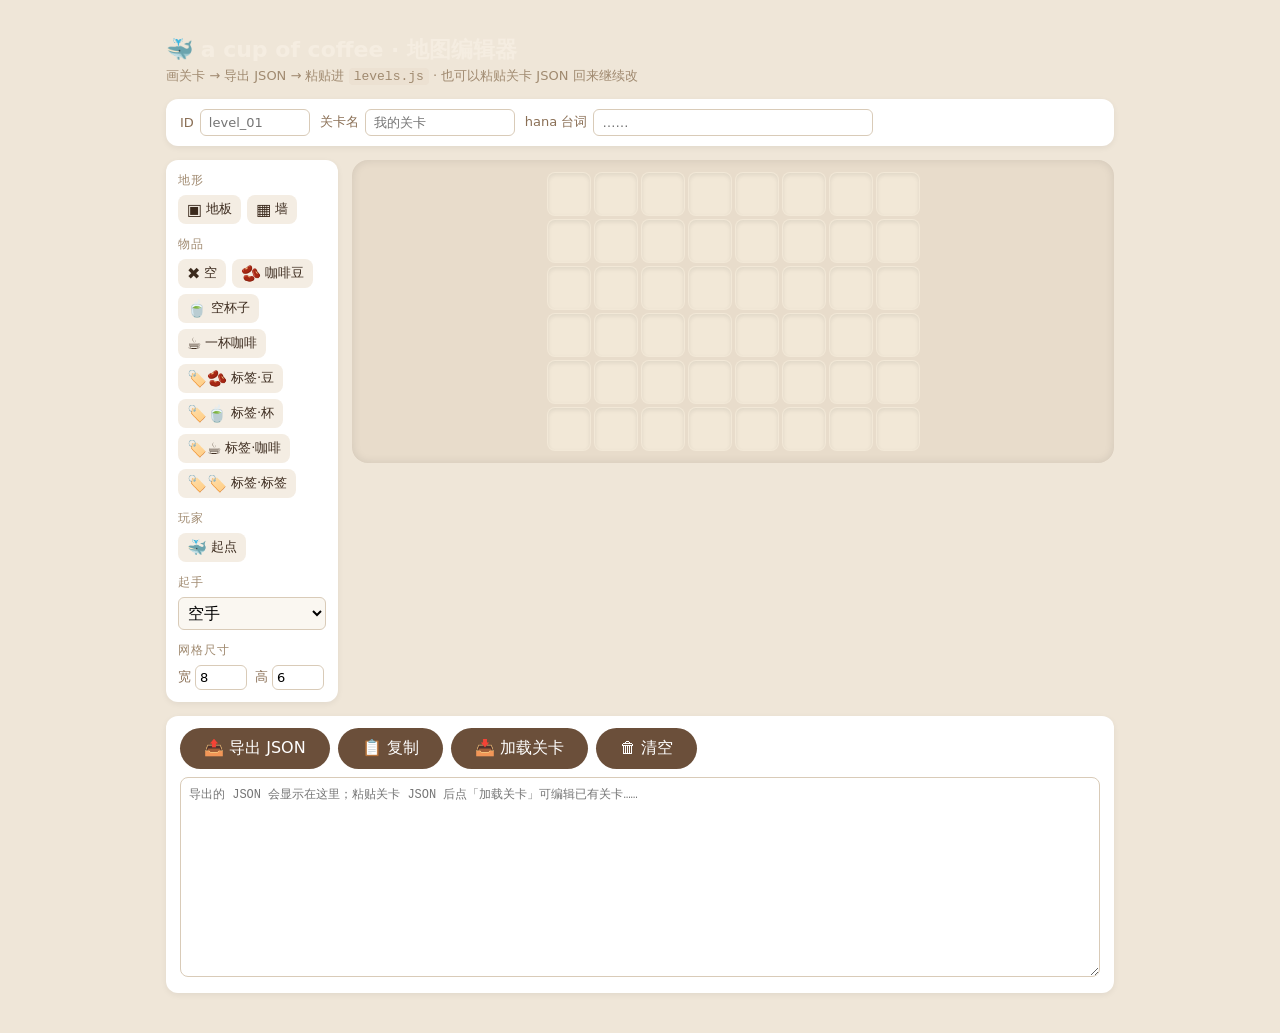
==== editor.html @ 66c9e199 "feat: 初始版本 —— a cup of coffee 网格解谜游戏 - 玩法：7 种物品（beans/cup/coffee + 4 种 tag）的拾取/合成/转化 - 四屏流程：标题 / 关卡选" ====
<!DOCTYPE html>
<html lang="zh-CN">
<head>
  <meta charset="UTF-8">
  <meta name="viewport" content="width=device-width, initial-scale=1.0">
  <title>🐳 地图编辑器 · a cup of coffee</title>
  <link rel="stylesheet" href="css/style.css">
  <link rel="stylesheet" href="css/editor.css">
</head>
<body>
  <div id="editor-app">
    <header>
      <h1>🐳 a cup of coffee · 地图编辑器</h1>
      <p class="sub">画关卡 → 导出 JSON → 粘贴进 <code>levels.js</code> · 也可以粘贴关卡 JSON 回来继续改</p>
    </header>

    <!-- 关卡信息 -->
    <section class="meta">
      <label>ID <input id="meta-id" placeholder="level_01"></label>
      <label>关卡名 <input id="meta-name" placeholder="我的关卡"></label>
      <label>hana 台词 <input id="meta-line" placeholder="……"></label>
    </section>

    <main class="workspace">
      <!-- 工具面板 -->
      <aside class="palette">
        <div class="palette-title">地形</div>
        <div class="palette-buttons" id="tools-terrain"></div>

        <div class="palette-title">物品</div>
        <div class="palette-buttons" id="tools-item"></div>

        <div class="palette-title">玩家</div>
        <div class="palette-buttons" id="tools-player"></div>
        <div class="palette-title">起手</div>
        <select id="hand-select"></select>

        <div class="palette-title">网格尺寸</div>
        <div class="size-inputs">
          <label>宽 <input type="number" id="cols-input" min="4" max="12" value="8"></label>
          <label>高 <input type="number" id="rows-input" min="4" max="12" value="6"></label>
        </div>
      </aside>

      <!-- 画布 -->
      <section class="canvas-wrap">
        <div id="canvas"></div>
      </section>
    </main>

    <!-- 导出区 -->
    <section class="export">
      <div class="export-tools">
        <button id="btn-export">📤 导出 JSON</button>
        <button id="btn-copy">📋 复制</button>
        <button id="btn-load">📥 加载关卡</button>
        <button id="btn-clear">🗑 清空</button>
      </div>
      <div id="warnings" class="warnings"></div>
      <textarea id="output" placeholder="导出的 JSON 会显示在这里；粘贴关卡 JSON 后点「加载关卡」可编辑已有关卡……"></textarea>
    </section>
  </div>

  <script type="module" src="js/editor/editor.js"></script>
</body>
</html>
---- css/style.css ----
/* ============================================
   a cup of coffee —— 小虎鲸 hana 的实验室
   深褐背景 + 浅色路径，突出可走区域
   ============================================ */

* { box-sizing: border-box; }

:root {
  --cell-size: 64px;
  --bg: #2e2117;          /* 深褐背景 */
  --wall: #19110b;        /* 墙（近黑褐） */
  --floor: #f2e8d7;       /* 地板浅米色路径 */
  --text: #f5ede1;
  --text-dim: #b9a48a;
  --accent: #d9a05b;
}

body {
  margin: 0;
  font-family: system-ui, "PingFang SC", "Microsoft YaHei", sans-serif;
  background: var(--bg);
  color: var(--text);
  min-height: 100vh;
}

#app { min-height: 100vh; }

/* ---- 屏幕切换 ---- */
.screen {
  display: none;
  flex-direction: column;
  align-items: center;
  justify-content: center;
  min-height: 100vh;
  padding: 20px;
  text-align: center;
}
.screen.active { display: flex; }

/* ---- 通用按钮 ---- */
button {
  font-family: inherit;
  font-size: 16px;
  padding: 10px 24px;
  border: none;
  border-radius: 999px;
  cursor: pointer;
  background: #6b4f3a;   /* 默认兜底（编辑器等未带类的按钮） */
  color: #fff;
  transition: filter 0.15s, transform 0.1s;
}
button:hover { filter: brightness(1.12); }
button:active { transform: scale(0.97); }

.primary-btn {
  background: var(--accent);
  color: #2a1c10;
  font-weight: 700;
}
.ghost-btn {
  background: transparent;
  color: var(--text-dim);
  border: 1px solid rgba(255, 255, 255, 0.15);
}

/* ---- 标题界面 ---- */
#screen-title { gap: 8px; }

.title-hana {
  width: 150px;
  height: auto;
  filter: drop-shadow(0 8px 16px rgba(0, 0, 0, 0.5));
  animation: bob 2s ease-in-out infinite;
}

.game-title {
  font-size: 44px;
  margin: 16px 0 4px;
  letter-spacing: 2px;
}

.tagline {
  color: var(--text-dim);
  margin: 0 0 24px;
}

.editor-link {
  margin-top: 14px;
  color: var(--text-dim);
  font-size: 13px;
  text-decoration: none;
  border-bottom: 1px dashed rgba(255, 255, 255, 0.3);
}
.editor-link:hover { color: var(--text); }

@keyframes bob {
  0%, 100% { transform: translateY(0); }
  50%      { transform: translateY(-6px); }
}

/* ---- 关卡选择界面 ---- */
.screen-heading {
  font-size: 28px;
  margin: 0 0 24px;
}

.level-list {
  display: grid;
  grid-template-columns: repeat(auto-fill, minmax(180px, 1fr));
  gap: 12px;
  width: 100%;
  max-width: 580px;
  margin-bottom: 24px;
}

.level-card {
  display: flex;
  align-items: center;
  gap: 10px;
  background: rgba(255, 255, 255, 0.06);
  color: var(--text);
  border: 1px solid rgba(255, 255, 255, 0.1);
  border-radius: 12px;
  padding: 14px 16px;
  text-align: left;
}
.level-card:hover { background: rgba(255, 255, 255, 0.12); }

.level-num {
  font-size: 12px;
  color: var(--accent);
  background: rgba(217, 160, 91, 0.15);
  border-radius: 999px;
  padding: 2px 8px;
  flex-shrink: 0;
}
.level-name { font-size: 15px; }

/* ---- 关卡过渡界面 ---- */
.intro-card {
  background: rgba(255, 255, 255, 0.06);
  border: 1px solid rgba(255, 255, 255, 0.1);
  border-radius: 20px;
  padding: 36px 48px;
  max-width: 460px;
  display: flex;
  flex-direction: column;
  align-items: center;
  gap: 12px;
}

.intro-index {
  color: var(--text-dim);
  font-size: 13px;
  margin: 0;
}
#intro-name { font-size: 30px; margin: 0; }

.intro-hint {
  color: var(--text-dim);
  font-style: italic;
  margin: 0 0 8px;
  min-height: 1.4em;
}

.intro-tip {
  color: var(--text-dim);
  font-size: 12px;
  margin: 0;
}

/* ---- 游戏界面（极简：基本只显示格子） ---- */
#screen-game {
  gap: 14px;
  justify-content: flex-start;
  padding-top: 36px;
}

.hud {
  font-size: 16px;
  background: rgba(255, 255, 255, 0.08);
  border-radius: 999px;
  padding: 8px 20px;
  color: var(--text);
  display: inline-flex;
  align-items: center;
  gap: 6px;
}

/* HUD 手持物品图标：必须用 .hud 提升特异性，
   否则会被后定义的 .item-icon{width:100%} 覆盖（特异性相同，靠后胜出） */
.hud .hand-icon {
  display: inline-flex;
  width: 26px;
  height: 26px;
  vertical-align: middle;
}
.hud .hand-icon img { width: 100%; height: 100%; object-fit: contain; }

/* 重置多次后 hana 在底部冒出的台词 */
.hana-tip {
  font-style: italic;
  color: var(--accent);
  font-size: 15px;
  min-height: 1.4em;
  margin: 0;
  max-width: 480px;
}

/* 棋盘：深褐背景上浮出浅色路径块 */
#board {
  display: grid;
  gap: 5px;
  justify-content: center;
  width: fit-content;
}

.cell {
  width: var(--cell-size);
  height: var(--cell-size);
  display: flex;
  align-items: center;
  justify-content: center;
  position: relative;
  border-radius: 8px;
}

.cell.floor {
  background: var(--floor);
  box-shadow: inset 0 2px 4px rgba(0, 0, 0, 0.08);
}

.cell.wall {
  background: var(--wall);
  box-shadow: inset 0 0 10px rgba(0, 0, 0, 0.5);
}

/* 物品与玩家 */
.item {
  position: relative;
  display: flex;
  align-items: center;
  justify-content: center;
  width: 100%;
  height: 100%;
  user-select: none;
  z-index: 1;
}

.item-icon {
  position: relative;
  display: flex;
  align-items: center;
  justify-content: center;
  width: 100%;
  height: 100%;
}
.item-icon img {
  width: 100%;
  height: 100%;
  object-fit: contain;
}

/* 地面上的普通物品缩到约 2/3（手持 / HUD 不受影响） */
.item .item-icon { width: 66%; height: 66%; }

/* 地面上的 tag 物品：放大到 0.8 并斜放 20° */
.item .tag-icon { width: 80%; height: 80%; transform: rotate(20deg); }

.player {
  position: absolute;
  inset: 0;
  display: flex;
  align-items: center;
  justify-content: center;
  filter: drop-shadow(0 3px 3px rgba(0, 0, 0, 0.4));
  animation: bob 1.2s ease-in-out infinite;
  user-select: none;
  pointer-events: none;
}
.player img {
  width: 100%;
  height: 100%;
  object-fit: contain;
}

/* 素材朝右，向左移动时翻转 */
.player.facing-left img { transform: scaleX(-1); }

/* 手持物品时右上角的小图标 */
.held-item {
  position: absolute;
  top: -2px;
  right: -2px;
  width: 18px;
  height: 18px;
  display: flex;
  align-items: center;
  justify-content: center;
}
.held-item .item-icon { font-size: 9px; }

/* ---- 过关浮层 ---- */
#win-overlay {
  position: fixed;
  inset: 0;
  background: rgba(0, 0, 0, 0.7);
  backdrop-filter: blur(4px);
  display: flex;
  flex-direction: column;
  align-items: center;
  justify-content: center;
  gap: 18px;
  z-index: 10;
}

#win-overlay p {
  font-size: 24px;
  margin: 0;
}

.hidden { display: none !important; }
---- css/editor.css ----
/* ============================================
   editor.css —— 地图编辑器
   ============================================ */

body {
  background: #efe6d8;
}

#editor-app {
  max-width: 980px;
  margin: 0 auto;
  padding: 20px 16px 40px;
  text-align: left;
}

header h1 {
  font-size: 22px;
  margin-bottom: 2px;
}

.sub {
  color: #a08a70;
  font-size: 13px;
  margin: 0 0 14px;
}

.sub code {
  background: #ece1d2;
  border-radius: 4px;
  padding: 1px 5px;
}

/* ---- 关卡信息 ---- */
.meta {
  display: flex;
  gap: 10px;
  flex-wrap: wrap;
  background: #fff;
  border-radius: 12px;
  padding: 10px 14px;
  box-shadow: 0 2px 6px rgba(0, 0, 0, 0.06);
  margin-bottom: 14px;
}

.meta label {
  display: flex;
  align-items: center;
  gap: 6px;
  font-size: 13px;
  color: #8a6f55;
}

.meta input {
  border: 1px solid #d9cbb8;
  border-radius: 6px;
  padding: 5px 8px;
  font: inherit;
  width: 150px;
}

.meta input#meta-id   { width: 110px; }
.meta input#meta-line { width: 280px; }

/* ---- 主区 ---- */
.workspace {
  display: flex;
  gap: 14px;
  align-items: flex-start;
}

/* ---- 工具面板 ---- */
.palette {
  width: 172px;
  flex-shrink: 0;
  background: #fff;
  border-radius: 12px;
  padding: 12px;
  box-shadow: 0 2px 6px rgba(0, 0, 0, 0.06);
}

.palette-title {
  font-size: 12px;
  color: #a08a70;
  margin: 12px 0 6px;
  letter-spacing: 1px;
}

.palette-title:first-child { margin-top: 0; }

.palette-buttons {
  display: flex;
  flex-wrap: wrap;
  gap: 6px;
}

.tool-btn {
  display: flex;
  align-items: center;
  gap: 4px;
  background: #f4ede3;
  color: #3b2a1d;
  padding: 5px 9px;
  border-radius: 8px;
  font-size: 13px;
}

.tool-btn:hover { background: #ece1d2; }

.tool-btn.active {
  background: #6b4f3a;
  color: #fff;
}

.tool-emoji { font-size: 16px; }

.palette select {
  width: 100%;
  padding: 5px;
  border: 1px solid #d9cbb8;
  border-radius: 6px;
  font: inherit;
  background: #faf7f1;
}

.size-inputs {
  display: flex;
  gap: 8px;
  align-items: center;
}

.size-inputs label {
  display: flex;
  align-items: center;
  gap: 4px;
  font-size: 13px;
  color: #8a6f55;
}

.size-inputs input {
  width: 52px;
  border: 1px solid #d9cbb8;
  border-radius: 6px;
  padding: 4px;
  font: inherit;
}

/* ---- 画布 ---- */
.canvas-wrap {
  flex: 1;
  background: #e8dccb;
  border-radius: 16px;
  padding: 12px;
  box-shadow: inset 0 0 10px rgba(0, 0, 0, 0.1);
  min-height: 300px;
}

#canvas {
  display: grid;
  gap: 3px;
  width: fit-content;
  margin: 0 auto;
  --cell-size: 44px;
}

#canvas .cell {
  cursor: crosshair;
  border: 1px dashed transparent;
}

#canvas .cell:hover { border-color: #6b4f3a; }

/* 编辑器画布里：物品缩到左下角，玩家居中，避免重叠遮挡 */
#canvas .cell .item {
  position: absolute;
  left: 2px;
  bottom: 2px;
  font-size: 15px;
  width: auto;
  height: auto;
  display: block;
  z-index: 2;
}

#canvas .cell .player {
  font-size: 24px;
  animation: none;
}

/* ---- 导出区 ---- */
.export {
  margin-top: 14px;
  background: #fff;
  border-radius: 12px;
  padding: 12px 14px;
  box-shadow: 0 2px 6px rgba(0, 0, 0, 0.06);
}

.export-tools {
  display: flex;
  gap: 8px;
  flex-wrap: wrap;
  margin-bottom: 8px;
}

.warnings { margin-bottom: 8px; }

.warning {
  font-size: 13px;
  color: #b4561e;
  background: #fdf0e6;
  border-radius: 6px;
  padding: 4px 8px;
  margin-bottom: 4px;
}

#output {
  width: 100%;
  height: 200px;
  font-family: ui-monospace, Consolas, monospace;
  font-size: 12px;
  border: 1px solid #d9cbb8;
  border-radius: 8px;
  padding: 8px;
  resize: vertical;
}
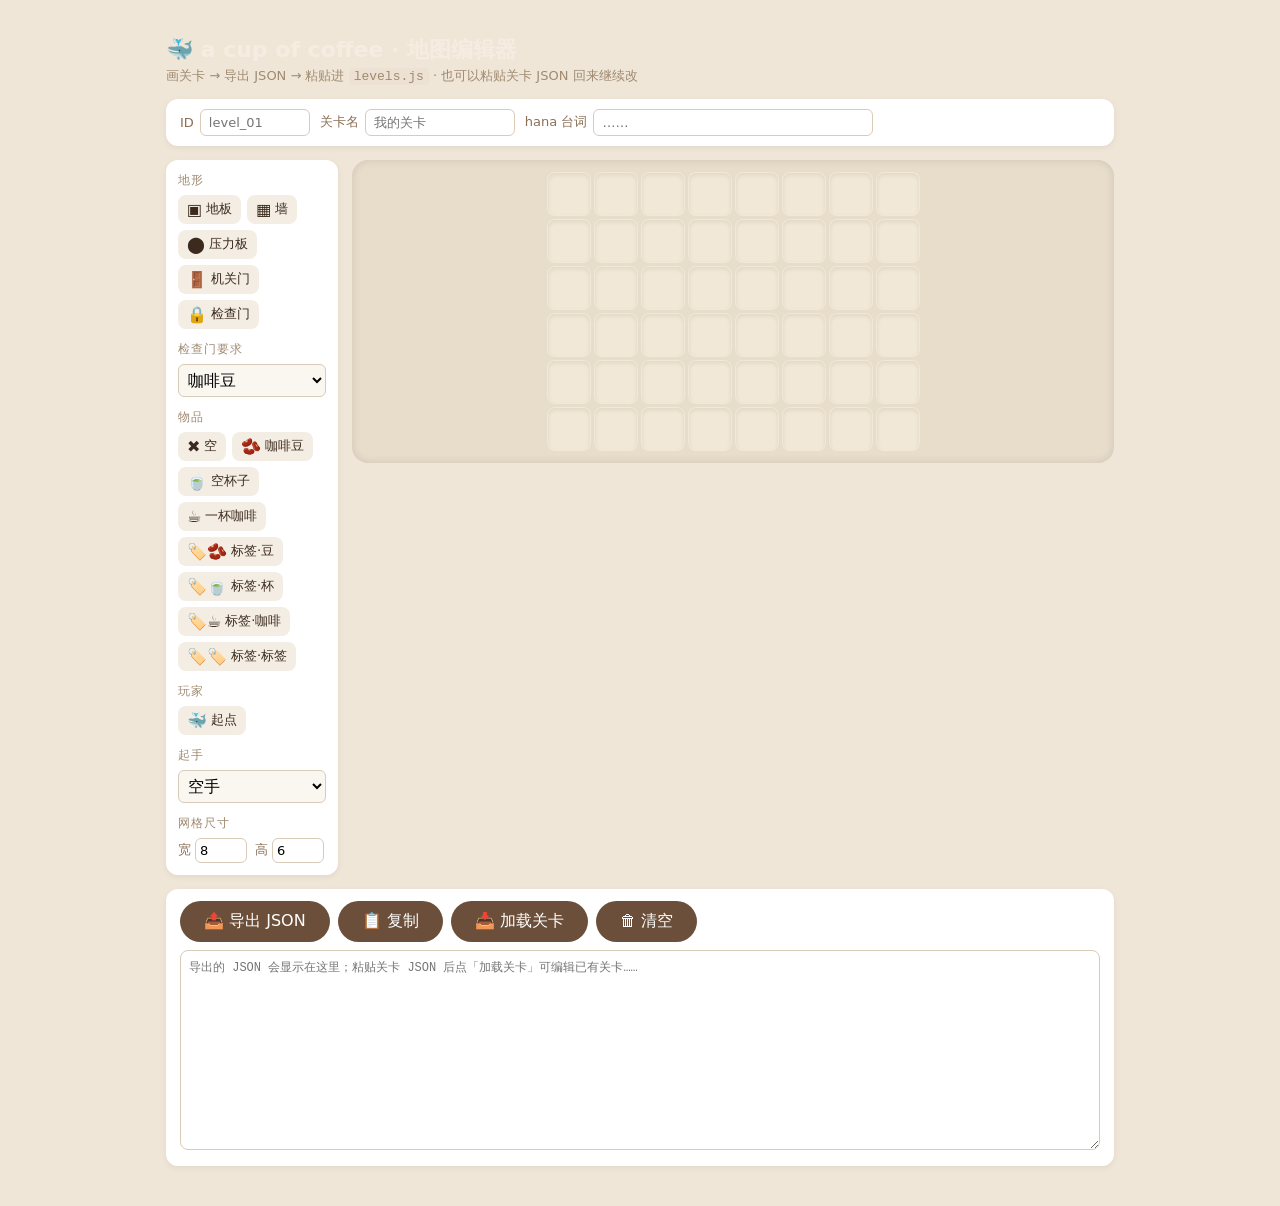
==== commit c7e40acd: "feat: 新增机关系统 —— 压力板/机关门、检查门、放下物品 - 地形扩展：压力板(P) 站上去开机关门；机关门(D) 默认关、触发后开；检查门(G) 需手持指定物品通过 - 放下机制：F 键把手" ====
--- a/editor.html
+++ b/editor.html
@@ -26,6 +26,8 @@
       <aside class="palette">
         <div class="palette-title">地形</div>
         <div class="palette-buttons" id="tools-terrain"></div>
+        <div class="palette-title">检查门要求</div>
+        <select id="gate-require"></select>
 
         <div class="palette-title">物品</div>
         <div class="palette-buttons" id="tools-item"></div>
--- a/css/style.css
+++ b/css/style.css
@@ -207,6 +207,16 @@
   max-width: 480px;
 }
 
+.game-controls {
+  display: flex;
+  align-items: center;
+  gap: 10px;
+}
+.control-tip {
+  color: var(--text-dim);
+  font-size: 13px;
+}
+
 /* 棋盘：深褐背景上浮出浅色路径块 */
 #board {
   display: grid;
@@ -233,6 +243,49 @@
 .cell.wall {
   background: var(--wall);
   box-shadow: inset 0 0 10px rgba(0, 0, 0, 0.5);
+}
+
+/* 压力板：浅色地板 + 金色圆形按钮 */
+.cell.plate {
+  background: var(--floor);
+  box-shadow: inset 0 0 0 3px rgba(217, 160, 91, 0.55);
+}
+.cell.plate .plate-dot {
+  width: 20px;
+  height: 20px;
+  border-radius: 50%;
+  background: var(--accent);
+  box-shadow: 0 2px 3px rgba(0, 0, 0, 0.4);
+}
+
+/* 机关门：默认关闭（像墙），被压力板触发后打开（像地板） */
+.cell.door {
+  background: var(--wall);
+  box-shadow: inset 0 0 10px rgba(0, 0, 0, 0.5);
+}
+.cell.door.open {
+  background: var(--floor);
+  box-shadow: inset 0 2px 4px rgba(0, 0, 0, 0.08);
+}
+.cell.door .door-icon {
+  font-size: 24px;
+}
+
+/* 检查门：需要手持指定物品才能通过 */
+.cell.gate {
+  background: #4a3a2a;
+  box-shadow: inset 0 0 10px rgba(0, 0, 0, 0.4);
+}
+.cell.gate .gate-require {
+  width: 60%;
+  height: 60%;
+}
+.cell.gate .gate-lock {
+  position: absolute;
+  top: 2px;
+  right: 2px;
+  font-size: 13px;
+  filter: drop-shadow(0 1px 1px rgba(0, 0, 0, 0.5));
 }
 
 /* 物品与玩家 */
--- a/css/editor.css
+++ b/css/editor.css
@@ -181,6 +181,11 @@
   z-index: 2;
 }
 
+/* 检查门在编辑器里的要求物品 emoji */
+#canvas .cell .gate-req-editor {
+  font-size: 15px;
+}
+
 #canvas .cell .player {
   font-size: 24px;
   animation: none;
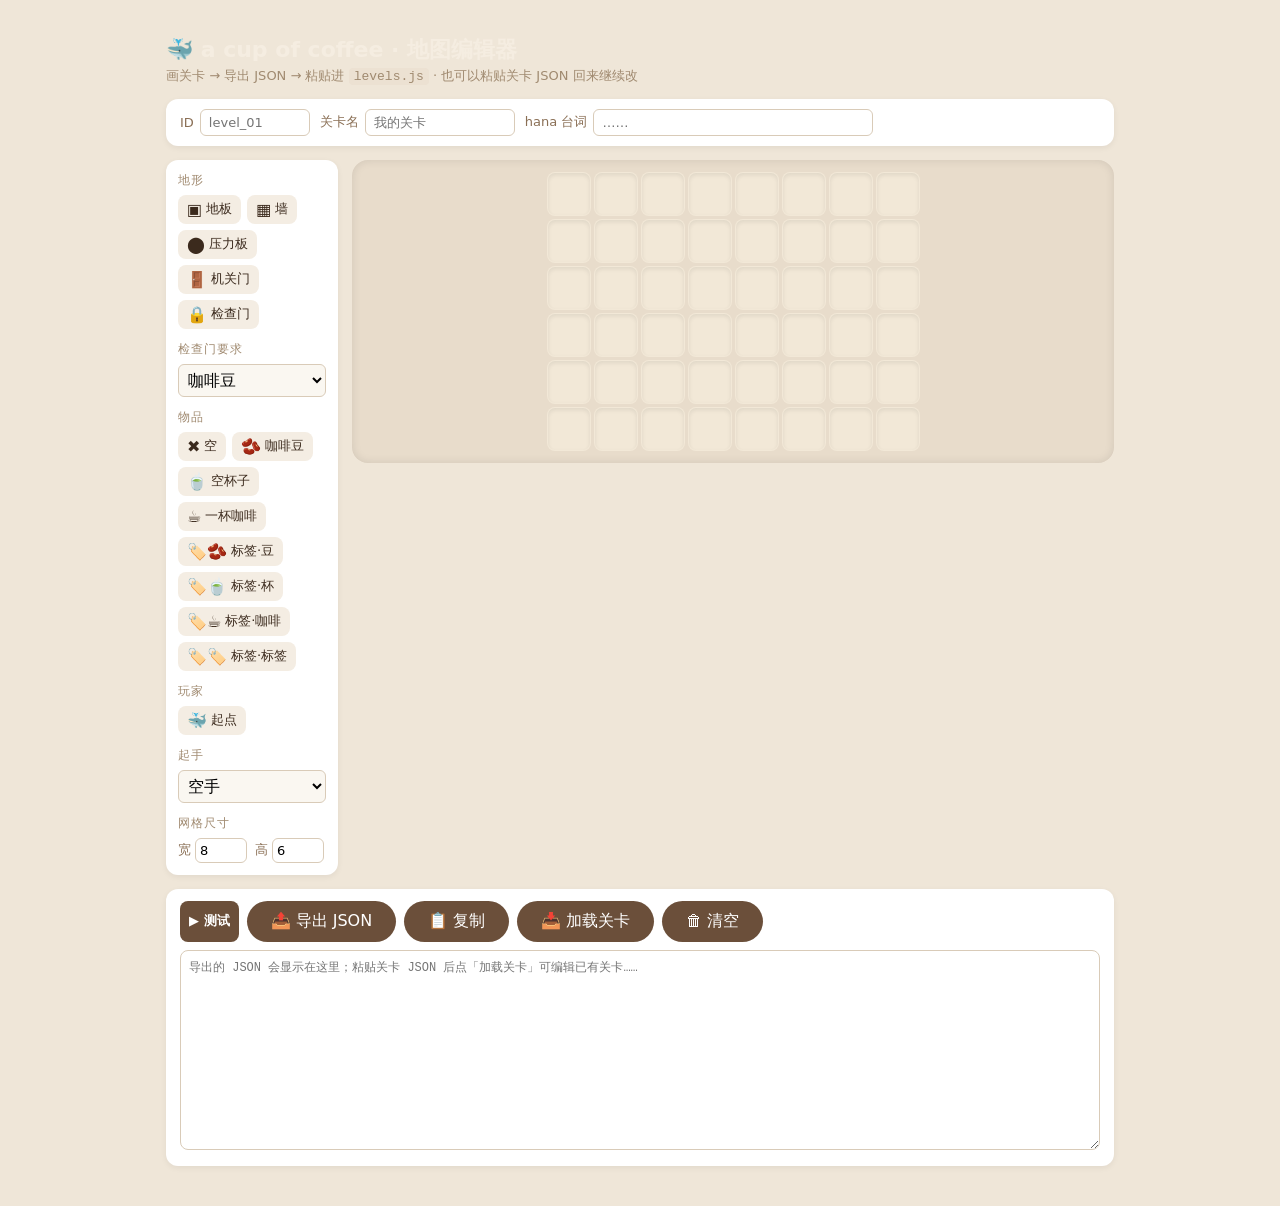
==== commit 05876f32: "feat: 地图编辑器支持「测试」试玩 + README 补充 - 编辑器新增「▶ 测试」按钮：画完关卡可直接试玩（复用游戏渲染/判定） - 试玩：方向键/WASD 移动、F 放下、R 重置、Esc " ====
--- a/editor.html
+++ b/editor.html
@@ -15,13 +15,13 @@
     </header>
 
     <!-- 关卡信息 -->
-    <section class="meta">
+    <section class="meta" id="editor-meta">
       <label>ID <input id="meta-id" placeholder="level_01"></label>
       <label>关卡名 <input id="meta-name" placeholder="我的关卡"></label>
       <label>hana 台词 <input id="meta-line" placeholder="……"></label>
     </section>
 
-    <main class="workspace">
+    <main class="workspace" id="editor-workspace">
       <!-- 工具面板 -->
       <aside class="palette">
         <div class="palette-title">地形</div>
@@ -51,8 +51,9 @@
     </main>
 
     <!-- 导出区 -->
-    <section class="export">
+    <section class="export" id="editor-export">
       <div class="export-tools">
+        <button id="btn-test" class="tool-btn test-btn">▶ 测试</button>
         <button id="btn-export">📤 导出 JSON</button>
         <button id="btn-copy">📋 复制</button>
         <button id="btn-load">📥 加载关卡</button>
@@ -61,6 +62,21 @@
       <div id="warnings" class="warnings"></div>
       <textarea id="output" placeholder="导出的 JSON 会显示在这里；粘贴关卡 JSON 后点「加载关卡」可编辑已有关卡……"></textarea>
     </section>
+
+    <!-- 试玩模式 -->
+    <section id="test-mode" class="hidden">
+      <div class="test-top">
+        <span class="test-title">▶ 试玩模式</span>
+        <div id="test-hand" class="hud"></div>
+      </div>
+      <div id="test-board"></div>
+      <div class="test-controls">
+        <button id="test-exit" class="ghost-btn">← 返回编辑</button>
+        <button id="test-reset" class="ghost-btn">↺ 重置</button>
+        <span class="control-tip">方向键/WASD 移动 · F 放下 · R 重置 · Esc 返回</span>
+      </div>
+      <p id="test-hana" class="hana-tip hidden"></p>
+    </section>
   </div>
 
   <script type="module" src="js/editor/editor.js"></script>
--- a/css/style.css
+++ b/css/style.css
@@ -245,14 +245,18 @@
   box-shadow: inset 0 0 10px rgba(0, 0, 0, 0.5);
 }
 
-/* 压力板：浅色地板 + 金色圆形按钮 */
+/* 压力板：浅色地板 + 底部中央的圆形按钮 */
 .cell.plate {
   background: var(--floor);
   box-shadow: inset 0 0 0 3px rgba(217, 160, 91, 0.55);
 }
 .cell.plate .plate-dot {
-  width: 20px;
-  height: 20px;
+  position: absolute;
+  bottom: 4px;
+  left: 50%;
+  transform: translateX(-50%);
+  width: 14px;
+  height: 14px;
   border-radius: 50%;
   background: var(--accent);
   box-shadow: 0 2px 3px rgba(0, 0, 0, 0.4);
@@ -286,6 +290,15 @@
   right: 2px;
   font-size: 13px;
   filter: drop-shadow(0 1px 1px rgba(0, 0, 0, 0.5));
+}
+/* 手持匹配物品时：门变浅色（接近地板）、标注变透明 */
+.cell.gate.ok {
+  background: var(--floor);
+  box-shadow: inset 0 2px 4px rgba(0, 0, 0, 0.08);
+}
+.cell.gate.ok .gate-require,
+.cell.gate.ok .gate-lock {
+  opacity: 0.35;
 }
 
 /* 物品与玩家 */
--- a/css/editor.css
+++ b/css/editor.css
@@ -228,3 +228,53 @@
   padding: 8px;
   resize: vertical;
 }
+
+/* 试玩模式 */
+#test-mode {
+  display: flex;
+  flex-direction: column;
+  align-items: center;
+  gap: 14px;
+  padding: 24px 16px 40px;
+  min-height: 60vh;
+}
+.test-top {
+  display: flex;
+  align-items: center;
+  gap: 12px;
+  flex-wrap: wrap;
+  justify-content: center;
+}
+.test-title {
+  font-size: 20px;
+  color: #8a6f55;
+  font-weight: 700;
+}
+.test-controls {
+  display: flex;
+  align-items: center;
+  gap: 10px;
+  flex-wrap: wrap;
+  justify-content: center;
+}
+#test-board {
+  display: grid;
+  gap: 5px;
+  justify-content: center;
+  width: fit-content;
+  padding: 12px;
+  background: #e8dccb;
+  border-radius: 16px;
+}
+.test-btn {
+  background: #6b4f3a;
+  color: #fff;
+  font-weight: 700;
+}
+
+/* 试玩 HUD：编辑器是浅色背景，需覆盖深色文字 */
+#test-mode .hud {
+  background: #fff;
+  color: #3b2a1d;
+  box-shadow: 0 2px 6px rgba(0, 0, 0, 0.08);
+}
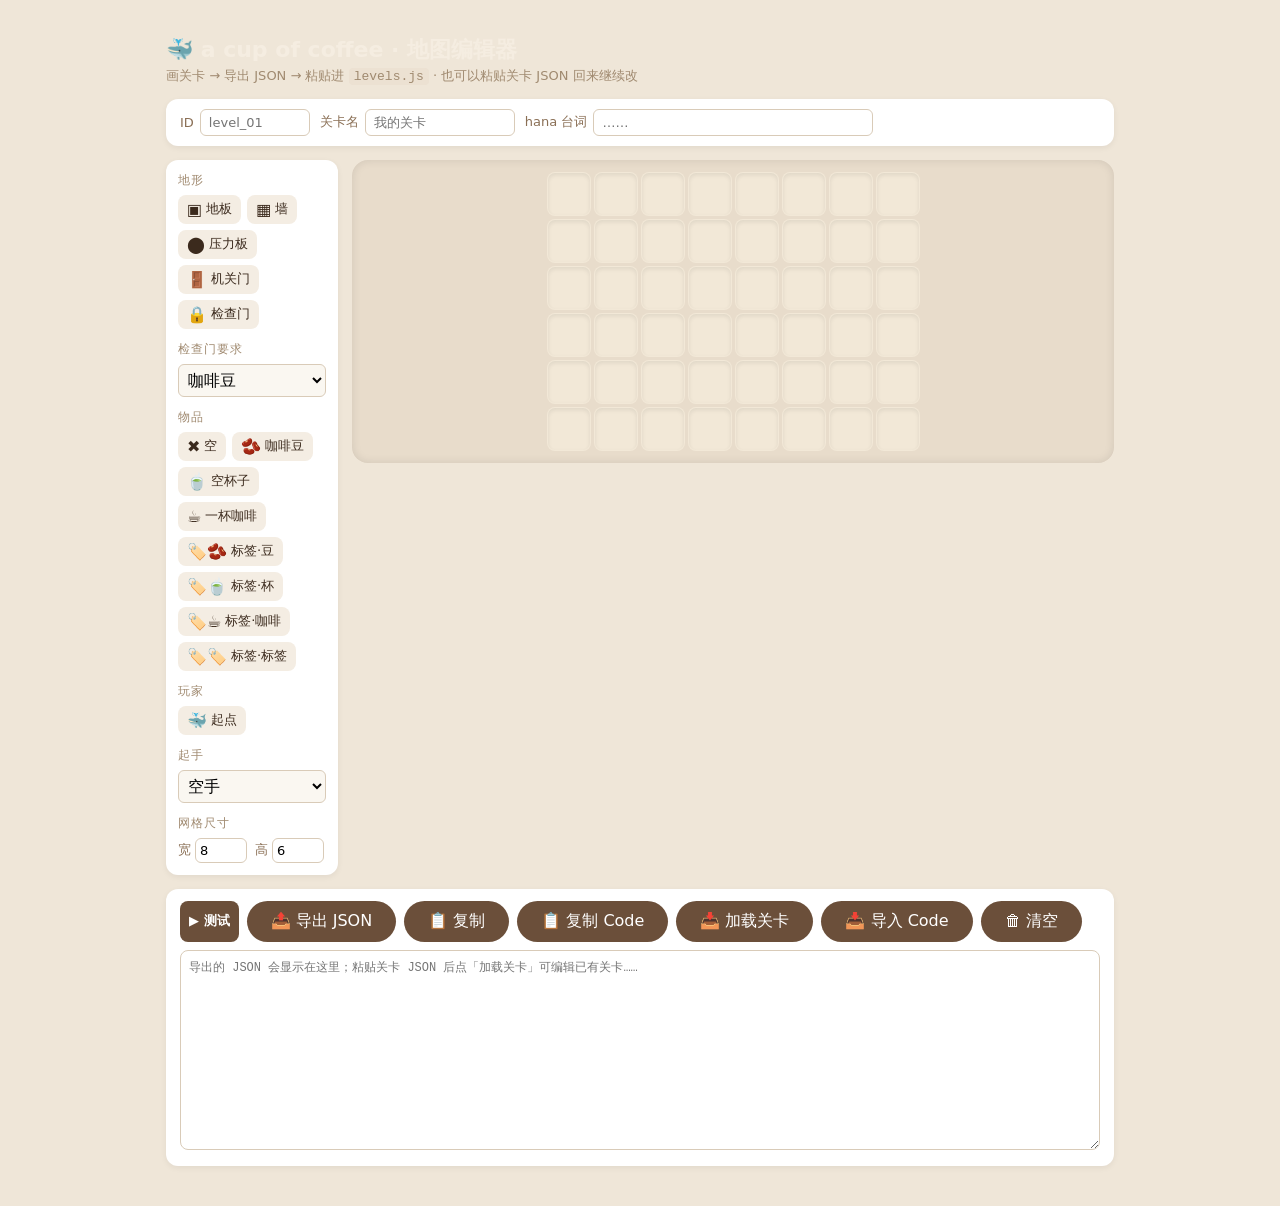
==== commit fffb935c: "feat: 关卡 Code 编解码 —— 紧凑分享自制关卡 - 新增紧凑编码格式 v1：尺寸|网格|物品|玩家|检查门，61 字符即可表示整关 - 编辑器「📋 复制 Code」生成并复制，玩家可分享给" ====
--- a/editor.html
+++ b/editor.html
@@ -56,7 +56,9 @@
         <button id="btn-test" class="tool-btn test-btn">▶ 测试</button>
         <button id="btn-export">📤 导出 JSON</button>
         <button id="btn-copy">📋 复制</button>
+        <button id="btn-copy-code">📋 复制 Code</button>
         <button id="btn-load">📥 加载关卡</button>
+        <button id="btn-load-code">📥 导入 Code</button>
         <button id="btn-clear">🗑 清空</button>
       </div>
       <div id="warnings" class="warnings"></div>
--- a/css/style.css
+++ b/css/style.css
@@ -181,6 +181,7 @@
   background: rgba(255, 255, 255, 0.08);
   border-radius: 999px;
   padding: 8px 20px;
+  margin-bottom: 20px;
   color: var(--text);
   display: inline-flex;
   align-items: center;
@@ -207,10 +208,20 @@
   max-width: 480px;
 }
 
-.game-controls {
-  display: flex;
-  align-items: center;
-  gap: 10px;
+/* 包裹棋盘，用于右上角 UI 相对定位 */
+#game-wrap {
+  position: relative;
+  display: inline-block;
+}
+/* 右上角 UI：右边缘对齐棋盘右边缘，与手持 HUD 同高度 */
+#top-right-ui {
+  position: absolute;
+  right: 0;
+  top: 0;
+  display: flex;
+  align-items: center;
+  gap: 6px;
+  white-space: nowrap;
 }
 .control-tip {
   color: var(--text-dim);
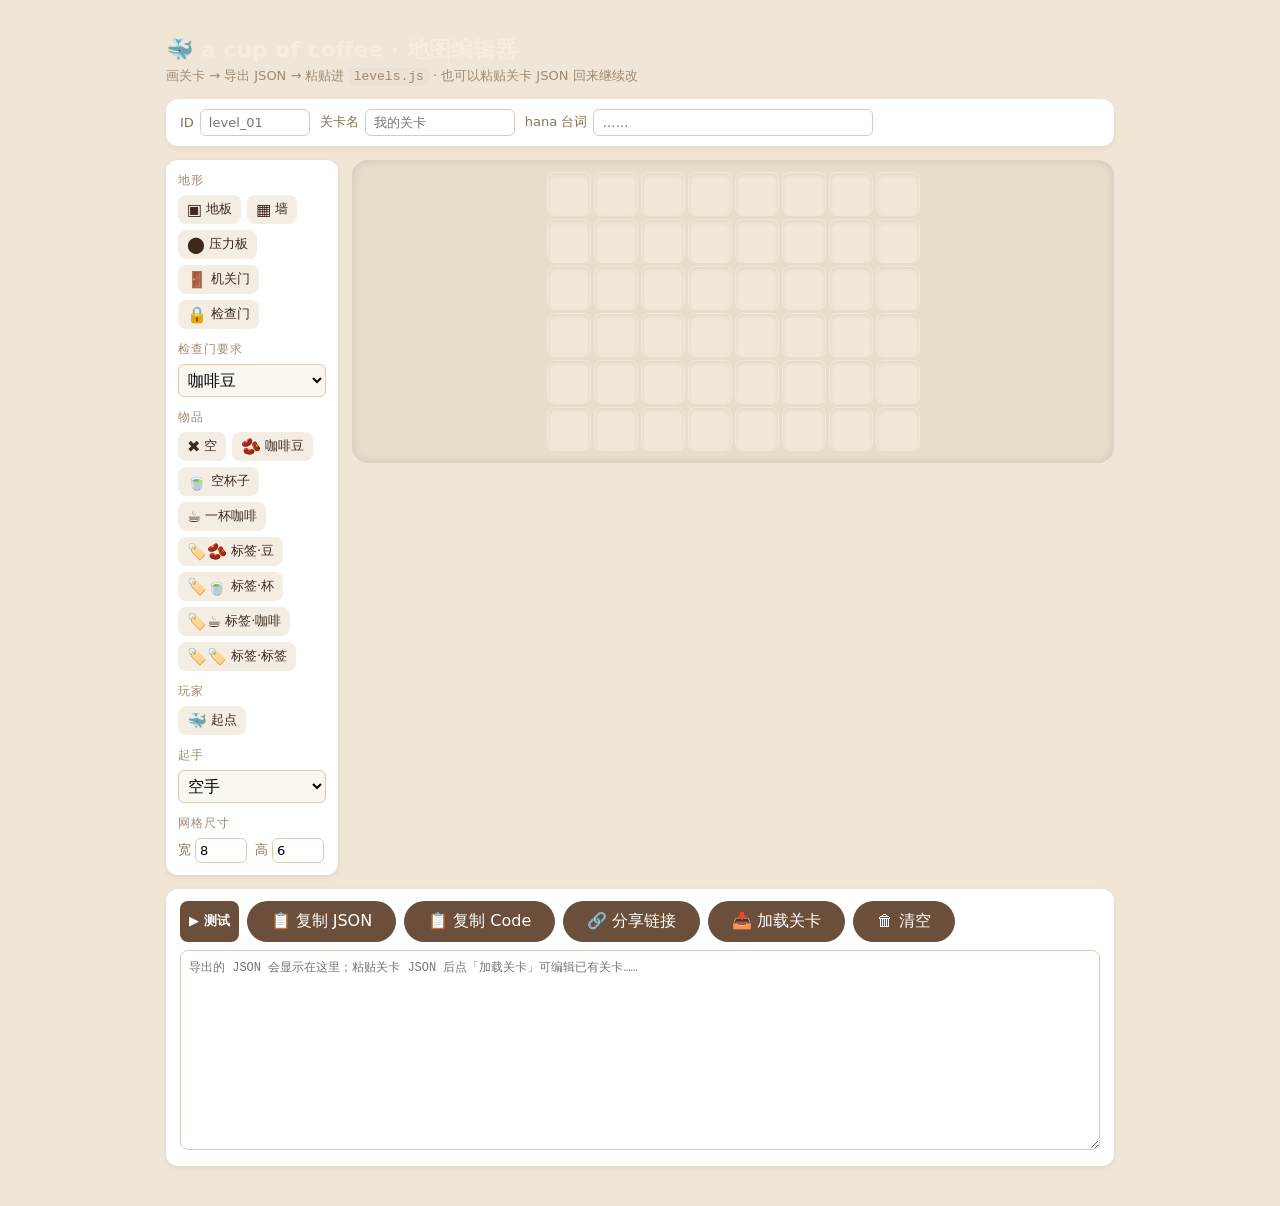
==== commit 1a7eb61d: "feat: 手机版支持 + 关卡分享 + 编辑器导出区整理 - 手机版：触屏虚拟按键（touch.js 组件）、点击棋盘 BFS 寻路（途中物品视为障碍）、   棋盘按屏宽自适应、禁双击缩放 - 分享" ====
--- a/editor.html
+++ b/editor.html
@@ -54,11 +54,10 @@
     <section class="export" id="editor-export">
       <div class="export-tools">
         <button id="btn-test" class="tool-btn test-btn">▶ 测试</button>
-        <button id="btn-export">📤 导出 JSON</button>
-        <button id="btn-copy">📋 复制</button>
+        <button id="btn-copy-json">📋 复制 JSON</button>
         <button id="btn-copy-code">📋 复制 Code</button>
+        <button id="btn-share-link">🔗 分享链接</button>
         <button id="btn-load">📥 加载关卡</button>
-        <button id="btn-load-code">📥 导入 Code</button>
         <button id="btn-clear">🗑 清空</button>
       </div>
       <div id="warnings" class="warnings"></div>
@@ -77,6 +76,20 @@
         <button id="test-reset" class="ghost-btn">↺ 重置</button>
         <span class="control-tip">方向键/WASD 移动 · F 放下 · R 重置 · Esc 返回</span>
       </div>
+      <!-- 试玩触屏按键（触屏设备显示） -->
+      <div id="test-touch" class="touch-controls hidden">
+        <div class="dpad">
+          <button class="tbtn t-up"    data-dx="0"  data-dy="-1" aria-label="上">↑</button>
+          <button class="tbtn t-left"  data-dx="-1" data-dy="0"  aria-label="左">←</button>
+          <button class="tbtn t-down"  data-dx="0"  data-dy="1"  aria-label="下">↓</button>
+          <button class="tbtn t-right" data-dx="1"  data-dy="0"  aria-label="右">→</button>
+        </div>
+        <div class="actions">
+          <button class="tbtn t-drop"  data-action="drop"  aria-label="放下">放下</button>
+          <button class="tbtn t-undo"  data-action="undo"  aria-label="撤销">撤销</button>
+          <button class="tbtn t-reset" data-action="reset" aria-label="重置">重置</button>
+        </div>
+      </div>
       <p id="test-hana" class="hana-tip hidden"></p>
     </section>
   </div>
--- a/css/style.css
+++ b/css/style.css
@@ -21,6 +21,9 @@
   background: var(--bg);
   color: var(--text);
   min-height: 100vh;
+  /* 触屏优化：防止双击缩放 / 长按误选 */
+  touch-action: manipulation;
+  overscroll-behavior: none;
 }
 
 #app { min-height: 100vh; }
@@ -136,6 +139,17 @@
 }
 .level-name { font-size: 15px; }
 
+/* 分享关卡卡片的小徽标 */
+.shared-badge {
+  font-size: 11px;
+  color: var(--accent);
+  background: rgba(217, 160, 91, 0.18);
+  border-radius: 999px;
+  padding: 1px 7px;
+  margin-left: 6px;
+  vertical-align: 1px;
+}
+
 /* ---- 关卡过渡界面 ---- */
 .intro-card {
   background: rgba(255, 255, 255, 0.06);
@@ -396,4 +410,106 @@
   margin: 0;
 }
 
+/* ---- 分享弹窗 ---- */
+.modal {
+  position: fixed;
+  inset: 0;
+  background: rgba(0, 0, 0, 0.7);
+  backdrop-filter: blur(4px);
+  display: flex;
+  align-items: center;
+  justify-content: center;
+  z-index: 20;
+  padding: 20px;
+}
+.modal-card {
+  background: #3a2b1e;
+  border: 1px solid rgba(255, 255, 255, 0.12);
+  border-radius: 20px;
+  padding: 28px 24px;
+  width: 100%;
+  max-width: 420px;
+  display: flex;
+  flex-direction: column;
+  gap: 12px;
+}
+.modal-card h3 { margin: 0; font-size: 20px; }
+.modal-sub { margin: 0; color: var(--text-dim); font-size: 13px; }
+
+#share-input {
+  width: 100%;
+  min-height: 84px;
+  background: rgba(0, 0, 0, 0.25);
+  border: 1px solid rgba(255, 255, 255, 0.15);
+  border-radius: 10px;
+  color: var(--text);
+  padding: 10px 12px;
+  font-family: ui-monospace, "SFMono-Regular", Consolas, monospace;
+  font-size: 13px;
+  resize: vertical;
+  box-sizing: border-box;
+}
+#share-input:focus { outline: none; border-color: var(--accent); }
+
+.share-error { margin: 0; color: #ff9c9c; font-size: 13px; }
+.modal-btns { display: flex; gap: 10px; justify-content: flex-end; }
+
+/* ---- 触屏虚拟按键 ---- */
+.touch-controls {
+  display: flex;
+  align-items: flex-end;
+  justify-content: space-between;
+  width: 100%;
+  max-width: 480px;
+  margin-top: auto;
+  padding: 0 6px 6px;
+  gap: 16px;
+  user-select: none;
+  -webkit-user-select: none;
+  touch-action: manipulation;
+  -webkit-tap-highlight-color: transparent;
+}
+.dpad {
+  display: grid;
+  grid-template-areas:
+    ". up ."
+    "left down right";
+  gap: 6px;
+}
+.t-up   { grid-area: up; }
+.t-left { grid-area: left; }
+.t-down { grid-area: down; }
+.t-right{ grid-area: right; }
+
+.actions {
+  display: grid;
+  grid-template-columns: repeat(2, auto);
+  gap: 6px;
+}
+
+.tbtn {
+  width: 54px;
+  height: 54px;
+  padding: 0;
+  border-radius: 12px;
+  font-size: 22px;
+  font-weight: 700;
+  line-height: 1;
+  background: rgba(255, 255, 255, 0.1);
+  color: var(--text);
+  border: 1px solid rgba(255, 255, 255, 0.18);
+  touch-action: manipulation;
+  -webkit-tap-highlight-color: transparent;
+}
+.tbtn:active {
+  background: rgba(255, 255, 255, 0.22);
+  transform: scale(0.96);
+}
+.actions .tbtn {
+  width: 74px;
+  height: 46px;
+  font-size: 14px;
+  font-weight: 600;
+}
+
 .hidden { display: none !important; }
--- a/css/editor.css
+++ b/css/editor.css
@@ -278,3 +278,17 @@
   color: #3b2a1d;
   box-shadow: 0 2px 6px rgba(0, 0, 0, 0.08);
 }
+
+/* 试玩触屏按键：浅色背景适配（深色主题样式在 style.css，这里覆盖配色） */
+#test-mode .touch-controls .tbtn {
+  background: rgba(107, 79, 58, 0.12);
+  color: #3b2a1d;
+  border-color: rgba(107, 79, 58, 0.3);
+}
+#test-mode .touch-controls .tbtn:active {
+  background: rgba(107, 79, 58, 0.25);
+}
+#test-mode .touch-controls {
+  max-width: 420px;
+  margin-top: 0; /* 编辑器里不需要贴底，避免挤压 hana 台词 */
+}
